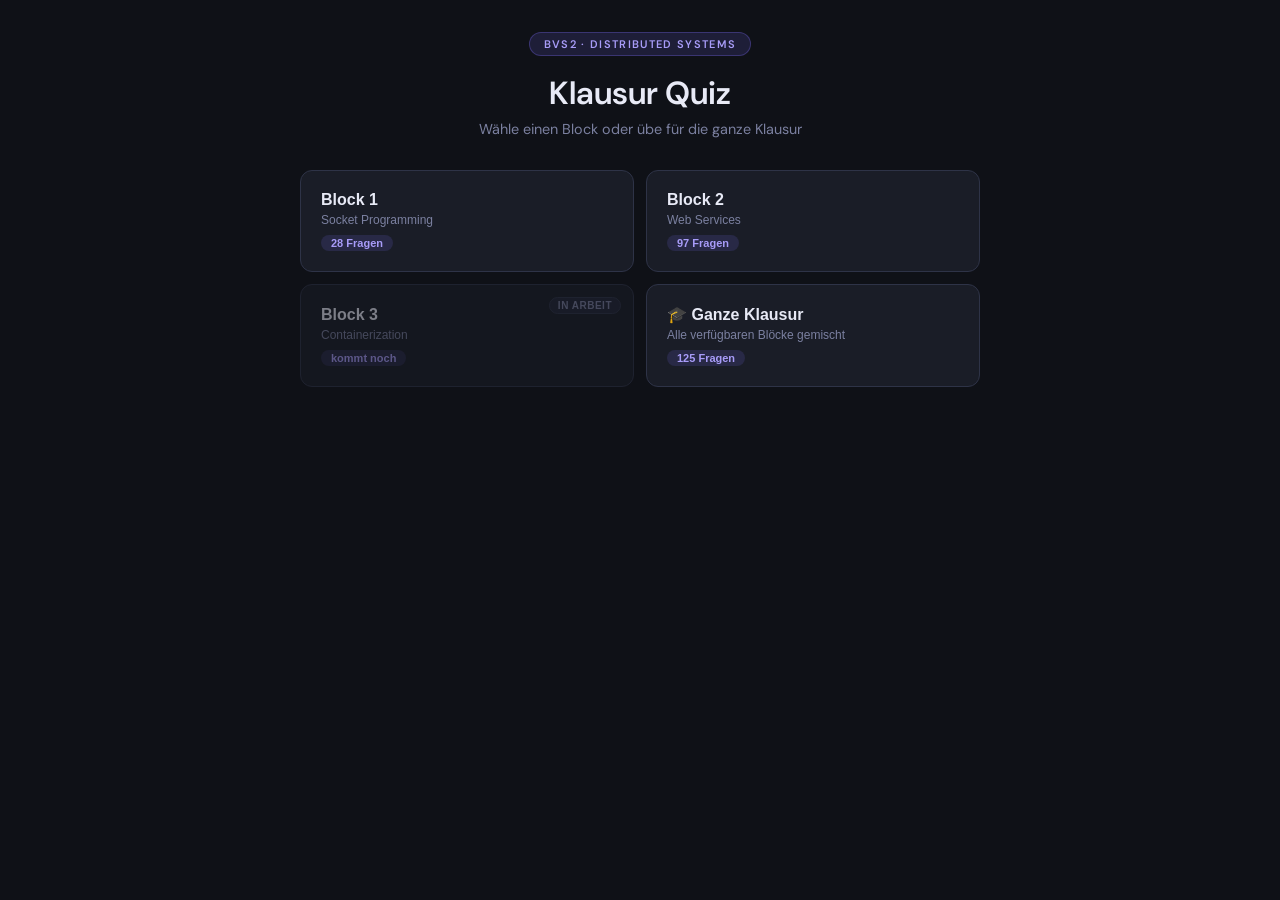
==== index.html @ f9d70deb "kleine Anpassungen" ====
<!DOCTYPE html>
<html lang="de">
<head>
<meta charset="UTF-8">
<meta name="viewport" content="width=device-width, initial-scale=1.0">
<title>BVS2 - Test Fragen </title>

<!-- Schriftarten -->
<link rel="preconnect" href="https://fonts.googleapis.com">
<link rel="preconnect" href="https://fonts.gstatic.com" crossorigin>
<link href="https://fonts.googleapis.com/css2?family=DM+Sans:wght@400;500;600&family=DM+Mono:wght@400;500&display=swap" rel="stylesheet">

<!-- Eigenes Stylesheet -->
<link rel="stylesheet" href="style.css">
</head>
<body>
<div class="quiz-shell">
  <div class="quiz-header">
    <div class="tag">BVS2 · Distributed Systems</div>
    <h1>Klausur Quiz</h1>
    <p>Wähle einen Block oder übe für die ganze Klausur</p>
  </div>
  <div id="app"></div>
</div>

<!-- Erst die Fragen laden, dann die Logik -->
<script src="questions.js"></script>
<script src="quiz.js"></script>
</body>
</html>
---- style.css ----
*, *::before, *::after { box-sizing: border-box; margin: 0; padding: 0; }
  :root {
    --bg:#0f1117; --surface:#1a1d27; --surface2:#222637; --border:#2e3347;
    --accent:#7c6af7; --accent2:#a89cf8; --text:#e8eaf6; --muted:#7b80a0;
    --success:#34d399; --success-bg:#0d2e22; --danger:#f87171; --danger-bg:#2e0d0d;
    --radius:12px; --font:'DM Sans',sans-serif; --mono:'DM Mono',monospace;
  }
  body { background:var(--bg); color:var(--text); font-family:var(--font); min-height:100vh; display:flex; align-items:flex-start; justify-content:center; padding:2rem 1rem 4rem; }
  .quiz-shell { width:100%; max-width:680px; }
  .quiz-header { text-align:center; margin-bottom:2rem; }
  .quiz-header .tag { display:inline-block; font-size:11px; font-weight:600; letter-spacing:.12em; text-transform:uppercase; color:var(--accent2); background:rgba(124,106,247,.15); border:1px solid rgba(124,106,247,.3); padding:4px 14px; border-radius:99px; margin-bottom:1rem; }
  .quiz-header h1 { font-size:2rem; font-weight:600; color:var(--text); margin-bottom:.4rem; }
  .quiz-header p { font-size:.9rem; color:var(--muted); }

  /* Block selection cards */
  .block-grid { display:grid; grid-template-columns:1fr 1fr; gap:12px; margin-bottom:1.5rem; }
  .block-card { background:var(--surface); border:1.5px solid var(--border); border-radius:var(--radius); padding:1.25rem; cursor:pointer; transition:all .2s; text-align:left; position:relative; }
  .block-card:hover:not(.disabled) { border-color:var(--accent); background:rgba(124,106,247,.08); }
  .block-card.active { border-color:var(--accent); background:rgba(124,106,247,.15); }
  .block-card.disabled { opacity:.5; cursor:not-allowed; }
  .block-card .bc-title { font-size:1rem; font-weight:600; color:var(--text); margin-bottom:.25rem; }
  .block-card .bc-sub { font-size:12px; color:var(--muted); }
  .block-card .bc-count { display:inline-block; margin-top:.5rem; font-size:11px; font-weight:600; color:var(--accent2); background:rgba(124,106,247,.15); padding:2px 10px; border-radius:99px; }
  .block-card .bc-badge { position:absolute; top:12px; right:12px; font-size:10px; font-weight:600; text-transform:uppercase; letter-spacing:.05em; color:var(--muted); background:var(--surface2); border:1px solid var(--border); padding:2px 8px; border-radius:99px; }
  .block-card.full-width { grid-column:1 / -1; }

  .cat-filter { display:flex; flex-wrap:wrap; gap:8px; justify-content:center; margin-bottom:1.5rem; }
  .cat-btn { padding:6px 16px; border-radius:99px; border:1px solid var(--border); background:var(--surface); color:var(--muted); font-family:var(--font); font-size:13px; cursor:pointer; transition:all .2s; }
  .cat-btn:hover { border-color:var(--accent); color:var(--accent2); }
  .cat-btn.active { background:rgba(124,106,247,.2); border-color:var(--accent); color:var(--accent2); font-weight:500; }

  .start-count { font-size:13px; color:var(--muted); text-align:center; margin-bottom:1.5rem; }
  .start-btn { display:block; width:100%; padding:14px; background:var(--accent); color:#fff; font-family:var(--font); font-size:1rem; font-weight:600; border:none; border-radius:var(--radius); cursor:pointer; transition:opacity .2s, transform .1s; }
  .start-btn:hover { opacity:.88; }
  .start-btn:active { transform:scale(.98); }
  .start-btn:disabled { opacity:.4; cursor:not-allowed; }

  .back-link { display:inline-block; margin-bottom:1rem; font-size:13px; color:var(--muted); cursor:pointer; background:none; border:none; font-family:var(--font); }
  .back-link:hover { color:var(--accent2); }

  .empty-note { background:var(--surface); border:1px dashed var(--border); border-radius:var(--radius); padding:2rem; text-align:center; color:var(--muted); font-size:14px; line-height:1.6; }

  .progress-wrap { margin-bottom:1.5rem; }
  .progress-row { display:flex; justify-content:space-between; font-size:13px; color:var(--muted); margin-bottom:8px; }
  .progress-row .q-cat { background:var(--surface2); border:1px solid var(--border); padding:2px 10px; border-radius:99px; font-size:12px; color:var(--accent2); }
  .progress-track { height:4px; background:var(--surface2); border-radius:99px; overflow:hidden; }
  .progress-fill { height:4px; background:var(--accent); border-radius:99px; transition:width .5s cubic-bezier(.4,0,.2,1); }

  .q-card { background:var(--surface); border:1px solid var(--border); border-radius:var(--radius); padding:1.75rem; margin-bottom:1rem; }
  .q-text { font-size:1.05rem; font-weight:500; line-height:1.6; color:var(--text); margin-bottom:1.25rem; }
  .code-block { background:var(--bg); border:1px solid var(--border); border-radius:8px; padding:12px 16px; font-family:var(--mono); font-size:13px; color:#a89cf8; margin-bottom:1.25rem; white-space:pre; overflow-x:auto; }

  .option-btn { display:flex; align-items:flex-start; gap:12px; width:100%; text-align:left; background:var(--surface2); border:1px solid var(--border); border-radius:10px; padding:13px 16px; margin-bottom:8px; cursor:pointer; font-family:var(--font); font-size:14px; color:var(--text); transition:border-color .15s, background .15s; }
  .option-btn:hover:not(:disabled) { border-color:var(--accent); background:rgba(124,106,247,.08); }
  .option-btn.selected { border-color:var(--accent); background:rgba(124,106,247,.15); }
  .option-btn.correct { border-color:var(--success); background:var(--success-bg); color:var(--success); }
  .option-btn.wrong { border-color:var(--danger); background:var(--danger-bg); color:var(--danger); }
  .option-key { font-weight:600; font-size:12px; color:var(--muted); min-width:20px; margin-top:1px; }
  .option-btn.selected .option-key { color:var(--accent2); }
  .option-btn.correct .option-key { color:var(--success); }
  .option-btn.wrong .option-key { color:var(--danger); }

  .feedback { background:var(--surface2); border:1px solid var(--border); border-radius:10px; padding:12px 16px; font-size:13px; color:var(--muted); line-height:1.6; margin-bottom:1rem; }
  .feedback.ok { border-left:3px solid var(--success); }
  .feedback.bad { border-left:3px solid var(--danger); }

  .action-row { display:flex; gap:10px; }
  .btn { flex:1; padding:12px; border-radius:10px; font-family:var(--font); font-size:.95rem; font-weight:500; cursor:pointer; transition:opacity .2s, transform .1s; border:1px solid var(--border); background:var(--surface2); color:var(--text); }
  .btn:hover { opacity:.8; }
  .btn:active { transform:scale(.98); }
  .btn-accent { background:var(--accent); border-color:var(--accent); color:#fff; font-weight:600; }

  .score-wrap { text-align:center; padding:1rem 0 2rem; }
  .score-ring { width:130px; height:130px; border-radius:50%; border:4px solid var(--accent); display:flex; align-items:center; justify-content:center; margin:0 auto 1.5rem; flex-direction:column; }
  .score-pct { font-size:2.2rem; font-weight:600; color:var(--text); line-height:1; }
  .score-pct-label { font-size:12px; color:var(--muted); }
  .score-title { font-size:1.3rem; font-weight:600; margin-bottom:.3rem; }
  .score-sub { color:var(--muted); font-size:.9rem; margin-bottom:2rem; }
  .score-grid { display:grid; grid-template-columns:repeat(3,1fr); gap:10px; margin-bottom:2rem; }
  .score-card { background:var(--surface); border:1px solid var(--border); border-radius:var(--radius); padding:1rem; }
  .score-card .sc-label { font-size:12px; color:var(--muted); margin-bottom:4px; }
  .score-card .sc-val { font-size:1.4rem; font-weight:600; }
  .sc-green { color:var(--success); }
  .sc-red { color:var(--danger); }
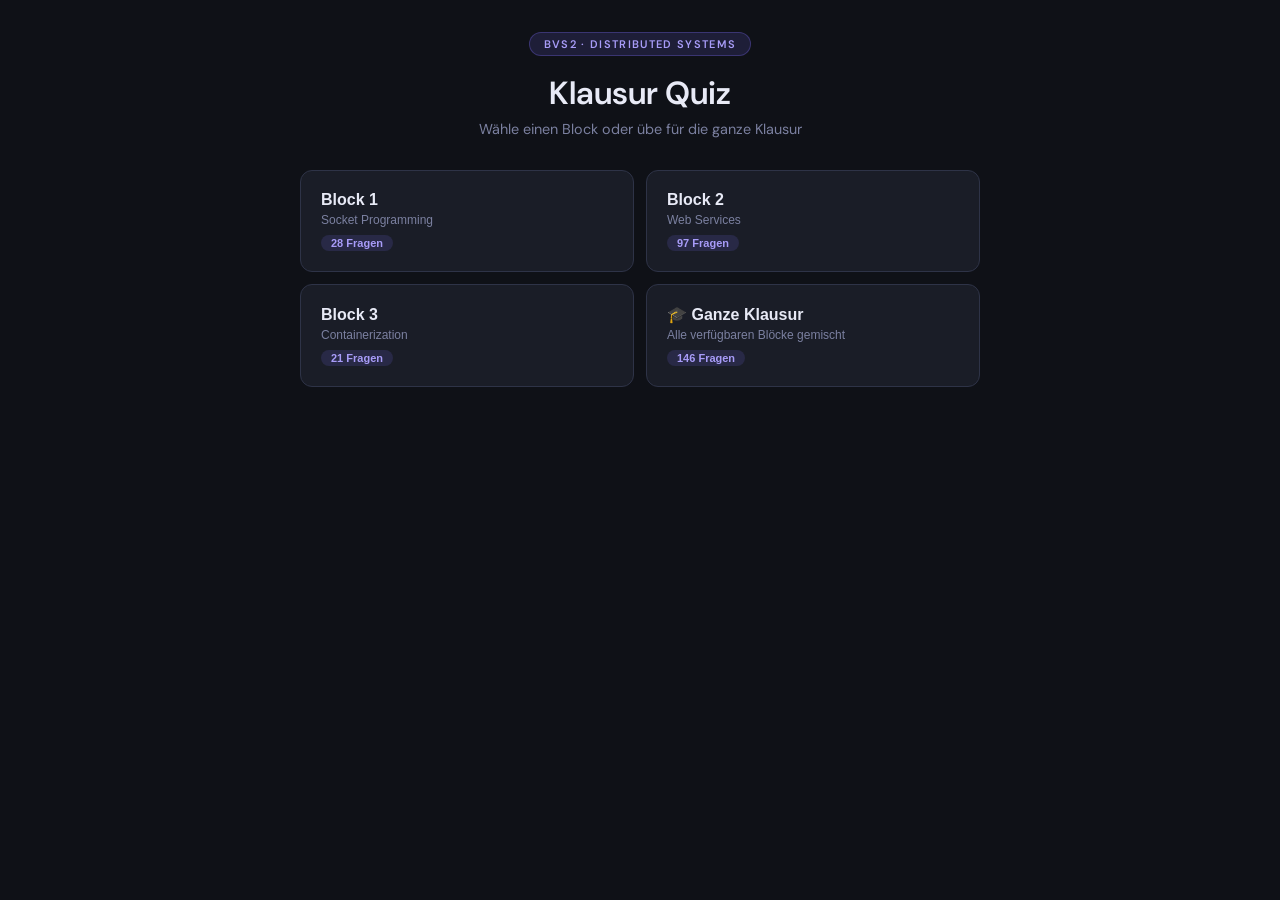
==== commit 1c54b374: "Pause-Funktion + Fortschritt speichern/fortsetzen" ====
--- a/index.html
+++ b/index.html
@@ -3,7 +3,7 @@
 <head>
 <meta charset="UTF-8">
 <meta name="viewport" content="width=device-width, initial-scale=1.0">
-<title>BVS2 - Test Fragen </title>
+<title>BVS2 — Klausur Quiz</title>
 
 <!-- Schriftarten -->
 <link rel="preconnect" href="https://fonts.googleapis.com">
--- a/style.css
+++ b/style.css
@@ -82,3 +82,60 @@
   .score-card .sc-val { font-size:1.4rem; font-weight:600; }
   .sc-green { color:var(--success); }
   .sc-red { color:var(--danger); }
+
+/* ── Multi-Select ── */
+.multi-note {
+  font-size: 12px;
+  color: var(--accent2);
+  font-style: italic;
+  margin-bottom: 12px;
+  padding: 6px 12px;
+  background: rgba(124,106,247,.1);
+  border-radius: 8px;
+  display: inline-block;
+}
+.cb {
+  font-size: 16px;
+  min-width: 20px;
+  margin-top: -1px;
+  color: var(--muted);
+}
+.option-btn.selected .cb { color: var(--accent2); }
+.option-btn.correct .cb  { color: var(--success); }
+.option-btn.wrong .cb    { color: var(--danger); }
+
+/* ── Pause / Fortsetzen ── */
+.quiz-topbar {
+  display: flex;
+  justify-content: flex-start;
+  margin-bottom: 1rem;
+}
+.bc-resume {
+  display: block;
+  margin-top: 8px;
+  font-size: 11px;
+  font-weight: 600;
+  color: var(--success);
+  background: var(--success-bg);
+  border: 1px solid rgba(52,211,153,.3);
+  padding: 3px 10px;
+  border-radius: 99px;
+}
+.resume-card {
+  background: var(--surface);
+  border: 1px solid var(--border);
+  border-radius: var(--radius);
+  padding: 2rem;
+  text-align: center;
+}
+.resume-title {
+  font-size: 1.3rem;
+  font-weight: 600;
+  color: var(--text);
+  margin-bottom: .75rem;
+}
+.resume-sub {
+  font-size: .95rem;
+  color: var(--muted);
+  line-height: 1.6;
+}
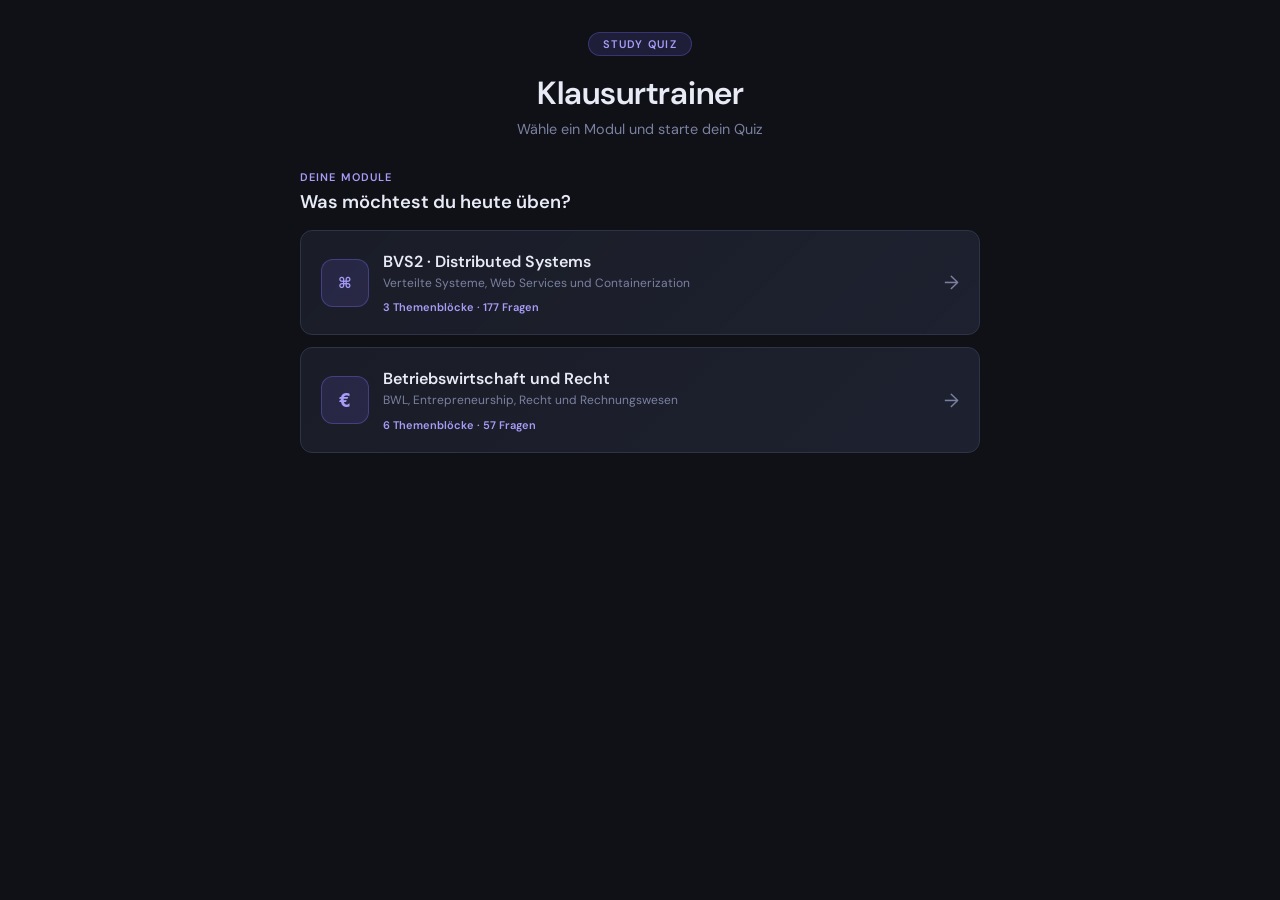
==== commit 51873bb1: "BWR Modul hinzugefügt" ====
--- a/index.html
+++ b/index.html
@@ -3,7 +3,7 @@
 <head>
 <meta charset="UTF-8">
 <meta name="viewport" content="width=device-width, initial-scale=1.0">
-<title>BVS2 — Klausur Quiz</title>
+<title>Klausurtrainer</title>
 
 <!-- Schriftarten -->
 <link rel="preconnect" href="https://fonts.googleapis.com">
@@ -16,15 +16,17 @@
 <body>
 <div class="quiz-shell">
   <div class="quiz-header">
-    <div class="tag">BVS2 · Distributed Systems</div>
-    <h1>Klausur Quiz</h1>
-    <p>Wähle einen Block oder übe für die ganze Klausur</p>
+    <div class="tag" id="header-tag">Study Quiz</div>
+    <h1 id="header-title">Klausurtrainer</h1>
+    <p id="header-subtitle">Wähle ein Modul und starte dein Quiz</p>
   </div>
   <div id="app"></div>
 </div>
 
-<!-- Erst die Fragen laden, dann die Logik -->
+<!-- Erst alle Fragendaten und die Modul-Konfiguration laden, dann die Logik -->
 <script src="questions.js"></script>
+<script src="bwr-questions.js"></script>
+<script src="modules.js"></script>
 <script src="quiz.js"></script>
 </body>
 </html>
--- a/style.css
+++ b/style.css
@@ -11,6 +11,22 @@
   .quiz-header .tag { display:inline-block; font-size:11px; font-weight:600; letter-spacing:.12em; text-transform:uppercase; color:var(--accent2); background:rgba(124,106,247,.15); border:1px solid rgba(124,106,247,.3); padding:4px 14px; border-radius:99px; margin-bottom:1rem; }
   .quiz-header h1 { font-size:2rem; font-weight:600; color:var(--text); margin-bottom:.4rem; }
   .quiz-header p { font-size:.9rem; color:var(--muted); }
+
+  /* Module selection */
+  .section-intro { margin-bottom:1rem; }
+  .section-intro .eyebrow { display:block; margin-bottom:.35rem; color:var(--accent2); font-size:11px; font-weight:600; letter-spacing:.1em; text-transform:uppercase; }
+  .section-intro h2 { color:var(--text); font-size:1.15rem; font-weight:600; }
+  .module-grid { display:grid; gap:12px; }
+  .module-card { display:flex; align-items:center; gap:14px; width:100%; padding:1.25rem; color:var(--text); text-align:left; font-family:var(--font); background:linear-gradient(135deg,var(--surface),rgba(34,38,55,.75)); border:1.5px solid var(--border); border-radius:var(--radius); cursor:pointer; transition:transform .18s,border-color .18s,background .18s; }
+  .module-card:hover { transform:translateY(-2px); border-color:var(--accent); background:linear-gradient(135deg,rgba(124,106,247,.12),var(--surface)); }
+  .module-card:active { transform:translateY(0); }
+  .module-icon { display:grid; place-items:center; flex:0 0 48px; height:48px; color:var(--accent2); font-family:var(--mono); font-size:1.25rem; font-weight:600; background:rgba(124,106,247,.14); border:1px solid rgba(124,106,247,.35); border-radius:12px; }
+  .module-copy { display:flex; flex:1; min-width:0; flex-direction:column; }
+  .module-title { margin-bottom:3px; font-size:1rem; font-weight:600; }
+  .module-sub { color:var(--muted); font-size:12px; line-height:1.45; }
+  .module-meta { margin-top:8px; color:var(--accent2); font-size:11px; font-weight:600; }
+  .module-arrow { color:var(--muted); font-size:1.2rem; transition:transform .18s,color .18s; }
+  .module-card:hover .module-arrow { color:var(--accent2); transform:translateX(3px); }
 
   /* Block selection cards */
   .block-grid { display:grid; grid-template-columns:1fr 1fr; gap:12px; margin-bottom:1.5rem; }
@@ -63,6 +79,7 @@
   .feedback { background:var(--surface2); border:1px solid var(--border); border-radius:10px; padding:12px 16px; font-size:13px; color:var(--muted); line-height:1.6; margin-bottom:1rem; }
   .feedback.ok { border-left:3px solid var(--success); }
   .feedback.bad { border-left:3px solid var(--danger); }
+  .source-note { margin-top:8px; padding-top:8px; color:var(--muted); font-size:11px; border-top:1px solid var(--border); }
 
   .action-row { display:flex; gap:10px; }
   .btn { flex:1; padding:12px; border-radius:10px; font-family:var(--font); font-size:.95rem; font-weight:500; cursor:pointer; transition:opacity .2s, transform .1s; border:1px solid var(--border); background:var(--surface2); color:var(--text); }
@@ -139,3 +156,16 @@
   color: var(--muted);
   line-height: 1.6;
 }
+.resume-actions { margin-top:1.5rem; }
+
+@media (max-width: 560px) {
+  body { padding-top:1.25rem; }
+  .quiz-header { margin-bottom:1.5rem; }
+  .quiz-header h1 { font-size:1.7rem; }
+  .block-grid { grid-template-columns:1fr; }
+  .block-card.full-width { grid-column:auto; }
+  .q-card { padding:1.2rem; }
+  .action-row { flex-direction:column; }
+  .module-card { padding:1rem; }
+  .module-icon { flex-basis:42px; height:42px; }
+}
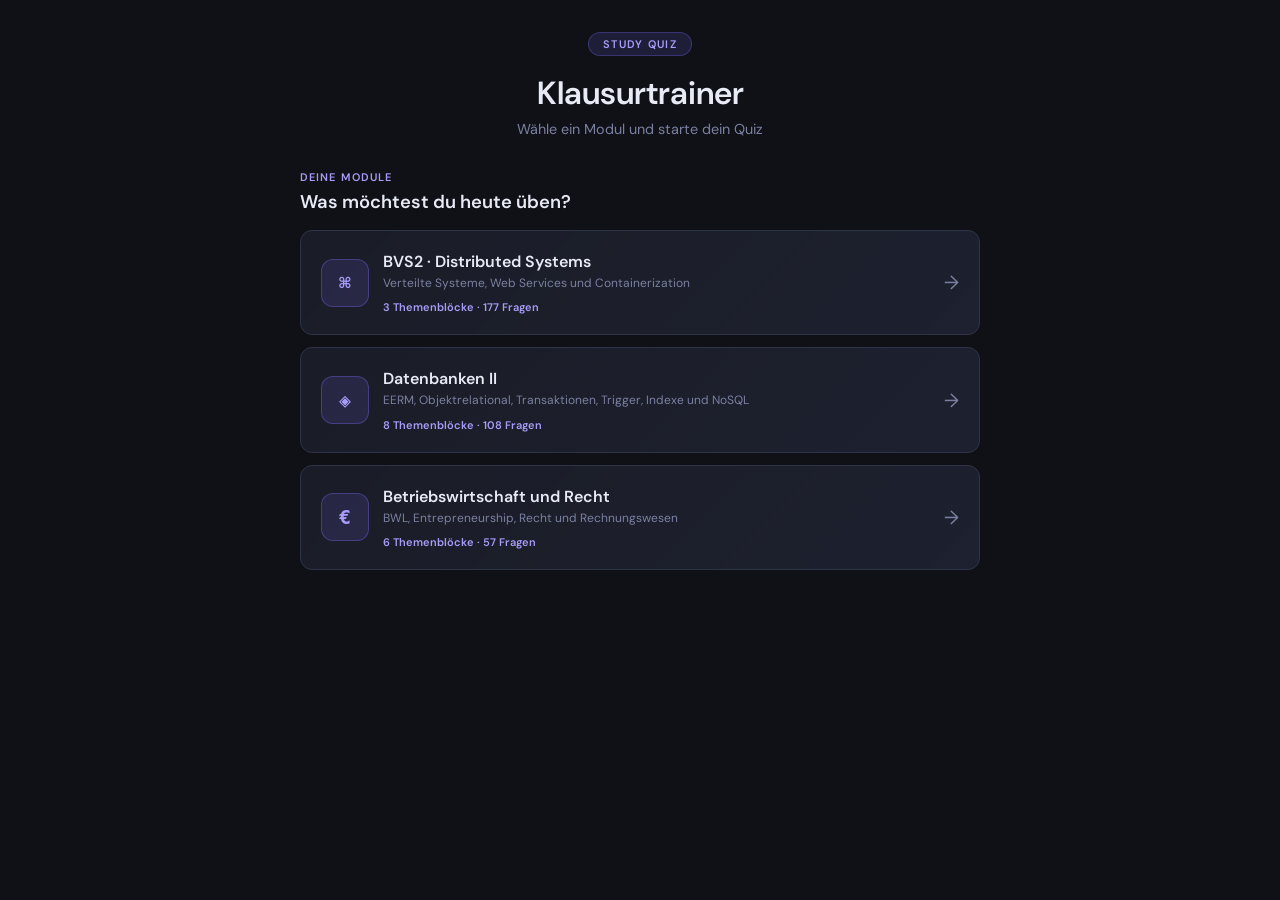
==== commit e4b281bf: "Neues Modul DB2 hinzugefügt + BVS Fragen erweitert" ====
--- a/index.html
+++ b/index.html
@@ -26,6 +26,7 @@
 <!-- Erst alle Fragendaten und die Modul-Konfiguration laden, dann die Logik -->
 <script src="questions.js"></script>
 <script src="bwr-questions.js"></script>
+<script src="dbii-questions.js"></script>
 <script src="modules.js"></script>
 <script src="quiz.js"></script>
 </body>
--- a/style.css
+++ b/style.css
@@ -169,3 +169,62 @@
   .module-card { padding:1rem; }
   .module-icon { flex-basis:42px; height:42px; }
 }
+
+/* ── Statistik-Anzeige (Modul-Karten) ── */
+.module-stats {
+  display:flex; align-items:center; gap:8px;
+  margin-top:8px; font-size:11px; font-weight:600; color:var(--muted);
+}
+.module-stats-bar {
+  flex:0 0 60px; height:5px; border-radius:99px;
+  background:var(--surface2); overflow:hidden;
+}
+.module-stats-fill {
+  display:block; height:100%; border-radius:99px;
+  background:linear-gradient(90deg,var(--accent),var(--accent2));
+  transition:width .5s cubic-bezier(.4,0,.2,1);
+}
+
+/* ── Statistik-Anzeige (Block-Karten) ── */
+.bc-stats { display:flex; align-items:center; gap:8px; margin-top:10px; }
+.bc-bar {
+  flex:1; height:5px; border-radius:99px;
+  background:var(--surface2); overflow:hidden;
+}
+.bc-bar-fill {
+  display:block; height:100%; border-radius:99px;
+  background:var(--danger); transition:width .5s cubic-bezier(.4,0,.2,1);
+}
+.bc-bar-fill.good { background:var(--success); }
+.bc-best {
+  flex:0 0 auto; font-size:10px; font-weight:600; color:var(--muted);
+}
+
+/* ── Live-Pills in der Quiz-Topbar ── */
+.quiz-topbar {
+  display:flex; align-items:center; justify-content:space-between;
+  gap:12px; flex-wrap:wrap;
+}
+.quiz-pills { display:flex; align-items:center; gap:6px; margin-bottom:1rem; }
+.pill {
+  font-size:12px; font-weight:600; padding:3px 11px; border-radius:99px;
+  border:1px solid var(--border); background:var(--surface2);
+}
+.pill-ok { color:var(--success); border-color:rgba(52,211,153,.35); background:var(--success-bg); }
+.pill-bad { color:var(--danger); border-color:rgba(248,113,113,.35); background:var(--danger-bg); }
+.pill-review { color:var(--accent2); border-color:rgba(124,106,247,.4); background:rgba(124,106,247,.14); }
+
+/* ── Fehler-üben-Button (Ergebnisscreen) ── */
+.btn-review {
+  width:100%; margin-bottom:1rem; padding:13px;
+  border-radius:10px; font-family:var(--font); font-size:.95rem; font-weight:600;
+  cursor:pointer; transition:opacity .2s, transform .1s;
+  color:var(--accent2); background:rgba(124,106,247,.14);
+  border:1.5px solid rgba(124,106,247,.4);
+}
+.btn-review:hover { opacity:.85; }
+.btn-review:active { transform:scale(.98); }
+
+/* ── Score-Ring Farbvarianten ── */
+.score-ring.ring-good { border-color:var(--success); }
+.score-ring.ring-bad { border-color:var(--danger); }
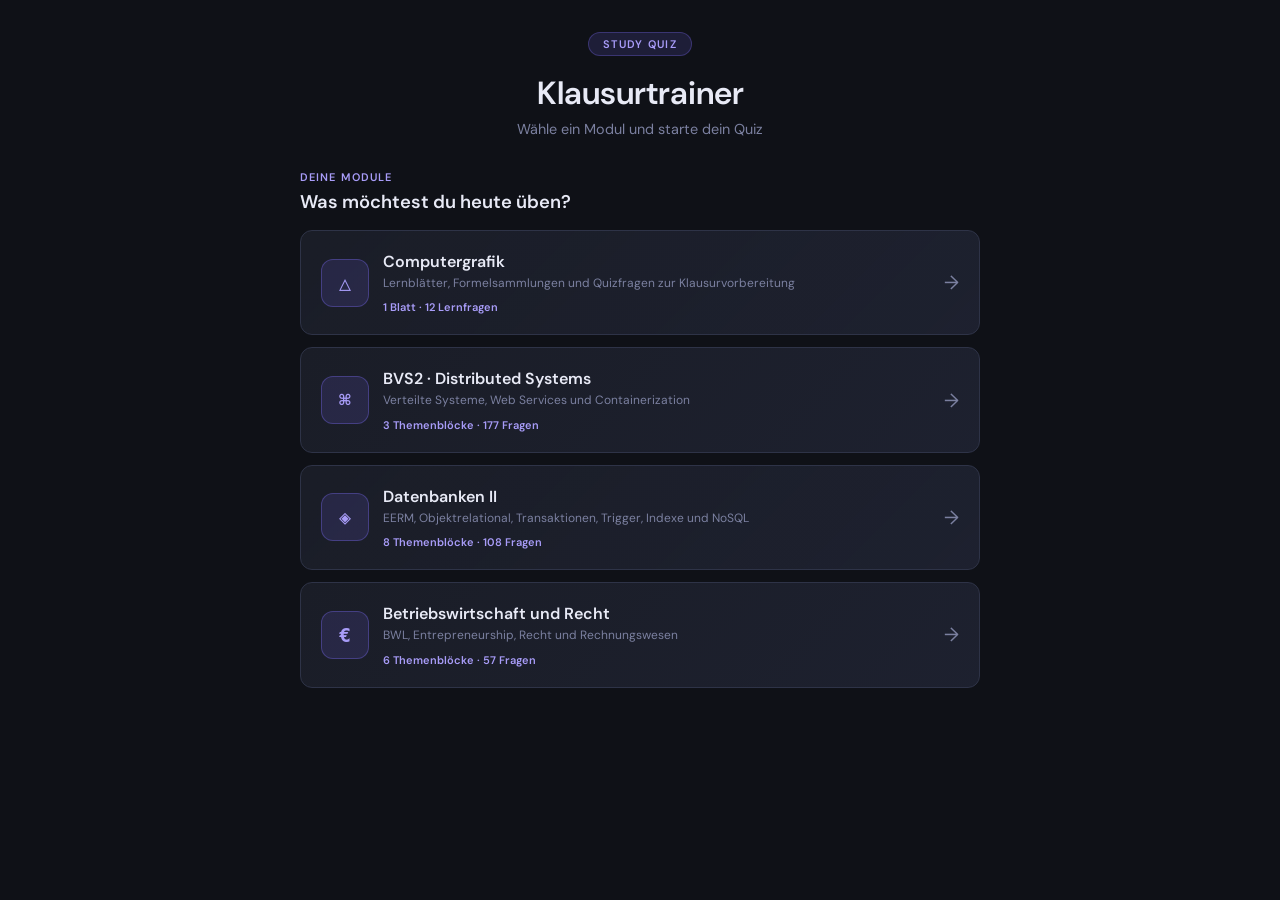
==== commit f699ef4e: "Computergrafik Lernmodul mit Blatt 1 hinzugefügt" ====
--- a/index.html
+++ b/index.html
@@ -27,6 +27,7 @@
 <script src="questions.js"></script>
 <script src="bwr-questions.js"></script>
 <script src="dbii-questions.js"></script>
+<script src="cg-worksheets.js"></script>
 <script src="modules.js"></script>
 <script src="quiz.js"></script>
 </body>
--- a/style.css
+++ b/style.css
@@ -228,3 +228,179 @@
 /* ── Score-Ring Farbvarianten ── */
 .score-ring.ring-good { border-color:var(--success); }
 .score-ring.ring-bad { border-color:var(--danger); }
+
+/* ── Computergrafik-Lernblätter ── */
+.block-intro { margin-top:.25rem; margin-bottom:1rem; }
+.worksheet-grid { grid-template-columns:1fr; }
+.bc-ready {
+  color:var(--success) !important;
+  background:var(--success-bg) !important;
+  border-color:rgba(52,211,153,.3) !important;
+}
+.lesson-back { margin-bottom:1.25rem; }
+.lesson-page { display:grid; gap:1rem; }
+.lesson-hero {
+  display:flex; align-items:center; justify-content:space-between; gap:1.5rem;
+  padding:1.75rem; border:1px solid rgba(124,106,247,.35); border-radius:18px;
+  background:linear-gradient(135deg,rgba(124,106,247,.16),var(--surface));
+}
+.lesson-kicker {
+  display:block; margin-bottom:.55rem; color:var(--accent2); font-size:11px;
+  font-weight:600; letter-spacing:.1em; text-transform:uppercase;
+}
+.lesson-hero h2 { max-width:520px; margin-bottom:.55rem; font-size:1.5rem; line-height:1.25; }
+.lesson-hero p { max-width:560px; color:var(--muted); font-size:14px; line-height:1.6; }
+.lesson-badge {
+  display:grid; place-items:center; flex:0 0 86px; height:86px; border-radius:50%;
+  color:var(--accent2); font-family:var(--mono); font-weight:600;
+  background:rgba(124,106,247,.16); border:1px solid rgba(124,106,247,.4);
+}
+.lesson-toc {
+  display:flex; flex-wrap:wrap; gap:7px; position:sticky; top:8px; z-index:5;
+  padding:10px; background:rgba(15,17,23,.92); backdrop-filter:blur(12px);
+  border:1px solid var(--border); border-radius:12px;
+}
+.lesson-toc a {
+  color:var(--muted); text-decoration:none; font-size:11px; font-weight:600;
+  padding:5px 10px; border-radius:99px; border:1px solid transparent;
+}
+.lesson-toc a:hover { color:var(--accent2); border-color:var(--border); background:var(--surface2); }
+.lesson-section {
+  scroll-margin-top:72px; padding:1.55rem; background:var(--surface);
+  border:1px solid var(--border); border-radius:16px;
+}
+.lesson-section-heading { display:flex; align-items:flex-start; gap:13px; margin-bottom:1.25rem; }
+.lesson-number {
+  display:grid; place-items:center; flex:0 0 38px; height:38px; border-radius:10px;
+  color:var(--accent2); background:rgba(124,106,247,.14);
+  border:1px solid rgba(124,106,247,.32); font-family:var(--mono); font-size:12px;
+}
+.lesson-section-heading h3 { margin-bottom:3px; font-size:1.18rem; line-height:1.3; }
+.lesson-section-heading p { color:var(--muted); font-size:13px; line-height:1.5; }
+.lesson-grid { display:grid; gap:10px; }
+.lesson-grid-2 { grid-template-columns:repeat(2,minmax(0,1fr)); }
+.lesson-grid-3 { grid-template-columns:repeat(3,minmax(0,1fr)); }
+.lesson-card {
+  min-width:0; padding:1rem; background:var(--surface2); border:1px solid var(--border);
+  border-radius:11px;
+}
+.lesson-card-wide { margin-bottom:1rem; }
+.lesson-card h4 { margin-bottom:.45rem; color:var(--text); font-size:14px; }
+.lesson-card p { color:var(--muted); font-size:13px; line-height:1.65; }
+.lesson-card .formula { margin-top:.7rem; }
+.lesson-flow { display:flex; align-items:stretch; gap:8px; margin-bottom:1rem; }
+.flow-step {
+  display:flex; flex:1; min-width:0; flex-direction:column; align-items:center; justify-content:center;
+  padding:12px 8px; text-align:center; border:1px solid var(--border); border-radius:11px;
+  background:var(--surface2);
+}
+.flow-step span {
+  display:grid; place-items:center; width:24px; height:24px; margin-bottom:6px;
+  border-radius:50%; color:var(--accent2); background:rgba(124,106,247,.15); font-size:11px;
+}
+.flow-step strong { font-family:var(--mono); font-size:12px; }
+.flow-step small { margin-top:4px; color:var(--muted); font-size:10px; line-height:1.35; }
+.flow-arrow { display:grid; place-items:center; color:var(--muted); }
+.lesson-note, .lesson-callout, .lesson-warning {
+  margin-top:1rem; padding:12px 14px; border-radius:10px; font-size:13px; line-height:1.65;
+  color:var(--muted); background:var(--bg); border:1px solid var(--border);
+}
+.lesson-callout { border-left:3px solid var(--accent); }
+.lesson-warning { border-left:3px solid #fbbf24; }
+.lesson-note strong, .lesson-callout strong, .lesson-warning strong { color:var(--text); }
+.lesson-code {
+  margin:1rem 0; padding:14px 16px; overflow-x:auto; white-space:pre;
+  color:#b8affb; background:var(--bg); border:1px solid var(--border); border-radius:10px;
+  font-family:var(--mono); font-size:12px; line-height:1.65;
+}
+.lesson-code code { font-family:inherit; }
+.formula {
+  overflow-x:auto; padding:11px 13px; color:var(--text); text-align:center;
+  background:var(--bg); border:1px solid var(--border); border-radius:9px;
+  font-family:var(--mono); font-size:13px; line-height:1.55;
+}
+.formula-accent { color:var(--accent2); border-color:rgba(124,106,247,.38); }
+.formula-main { margin-bottom:1rem; padding:16px; color:var(--accent2); font-size:15px; }
+.formula-stack { display:grid; gap:8px; margin:1rem 0; }
+.rgba-row { display:grid; grid-template-columns:repeat(4,1fr); gap:7px; margin-top:10px; }
+.rgba-row span {
+  padding:8px; border-radius:8px; color:var(--muted); text-align:center;
+  background:var(--bg); border:1px solid var(--border); font-size:11px;
+}
+.rgba-row b { color:var(--accent2); }
+.lesson-subheading { margin:1.35rem 0 .7rem; font-size:1rem; }
+.lesson-text { margin:.65rem 0; color:var(--muted); font-size:13px; line-height:1.7; }
+.derivation { display:grid; grid-template-columns:repeat(3,1fr); gap:8px; margin:1rem 0; }
+.derivation > div {
+  display:flex; align-items:center; gap:9px; padding:10px; border:1px solid var(--border);
+  border-radius:10px; background:var(--surface2);
+}
+.derivation span {
+  display:grid; place-items:center; flex:0 0 26px; height:26px; border-radius:50%;
+  color:var(--accent2); background:rgba(124,106,247,.15); font-size:11px; font-weight:600;
+}
+.derivation p { color:var(--muted); font-size:12px; line-height:1.5; }
+.derivation p strong { color:var(--text); }
+.derivation-vertical { grid-template-columns:1fr; }
+.point-grid, .result-grid { display:grid; grid-template-columns:repeat(3,1fr); gap:9px; margin-bottom:1rem; }
+.point-grid > div, .result-grid > div {
+  display:flex; flex-direction:column; align-items:center; gap:5px; padding:12px 8px;
+  border:1px solid var(--border); border-radius:10px; background:var(--surface2); text-align:center;
+}
+.point-grid span { color:var(--accent2); font-size:15px; font-weight:600; }
+.point-grid code { color:var(--text); font-family:var(--mono); font-size:11px; }
+.result-grid span { color:var(--muted); font-size:11px; }
+.result-grid strong { color:var(--accent2); font-size:14px; }
+.result-grid small { color:var(--muted); font-size:10px; }
+.lesson-details { margin-top:1rem; border:1px solid var(--border); border-radius:10px; background:var(--surface2); }
+.lesson-details summary { padding:12px 14px; color:var(--text); cursor:pointer; font-size:13px; font-weight:600; }
+.lesson-details[open] summary { border-bottom:1px solid var(--border); }
+.lesson-details > p { padding:0 14px 14px; color:var(--muted); font-size:12px; line-height:1.6; }
+.lesson-details .lesson-code { margin:12px 14px; }
+.formula-list { display:grid; gap:7px; }
+.formula-list > div {
+  display:grid; grid-template-columns:minmax(150px,.7fr) minmax(0,1.3fr); gap:14px;
+  align-items:center; padding:11px 12px; border-radius:9px; background:var(--surface2);
+  border:1px solid var(--border);
+}
+.formula-list span { color:var(--muted); font-size:12px; }
+.formula-list strong { overflow-x:auto; color:var(--text); font-family:var(--mono); font-size:12px; line-height:1.5; }
+.priority-grid { display:grid; grid-template-columns:repeat(3,1fr); gap:9px; }
+.priority-card { padding:1rem; border:1px solid var(--border); border-radius:10px; background:var(--surface2); }
+.priority-card > span { display:block; margin-bottom:.6rem; color:var(--accent2); font-size:12px; font-weight:600; }
+.priority-card ul { padding-left:17px; color:var(--muted); font-size:12px; line-height:1.75; }
+.priority-high { border-top:3px solid var(--success); }
+.priority-low { border-top:3px solid var(--muted); }
+.qa-list { display:grid; gap:8px; }
+.qa-item { overflow:hidden; border:1px solid var(--border); border-radius:10px; background:var(--surface2); }
+.qa-item summary {
+  display:flex; align-items:flex-start; gap:10px; padding:13px 14px; cursor:pointer;
+  color:var(--text); font-size:13px; line-height:1.5; list-style:none;
+}
+.qa-item summary::-webkit-details-marker { display:none; }
+.qa-item summary span {
+  display:grid; place-items:center; flex:0 0 25px; height:25px; border-radius:50%;
+  color:var(--accent2); background:rgba(124,106,247,.15); font-size:11px; font-weight:600;
+}
+.qa-item[open] summary { border-bottom:1px solid var(--border); }
+.qa-item > div { padding:13px 14px 14px 49px; }
+.qa-item p { color:var(--muted); font-size:13px; line-height:1.7; }
+.lesson-quiz-button { margin-top:1rem; }
+
+@media (max-width:700px) {
+  .lesson-grid-3, .priority-grid { grid-template-columns:1fr; }
+  .lesson-flow { flex-direction:column; }
+  .flow-arrow { transform:rotate(90deg); min-height:20px; }
+  .formula-list > div { grid-template-columns:1fr; gap:5px; }
+}
+
+@media (max-width:560px) {
+  .lesson-hero { align-items:flex-start; padding:1.25rem; }
+  .lesson-badge { display:none; }
+  .lesson-hero h2 { font-size:1.25rem; }
+  .lesson-section { padding:1.15rem; }
+  .lesson-grid-2, .derivation, .point-grid, .result-grid { grid-template-columns:1fr; }
+  .rgba-row { grid-template-columns:repeat(2,1fr); }
+  .lesson-toc { position:static; }
+  .qa-item > div { padding-left:14px; }
+}
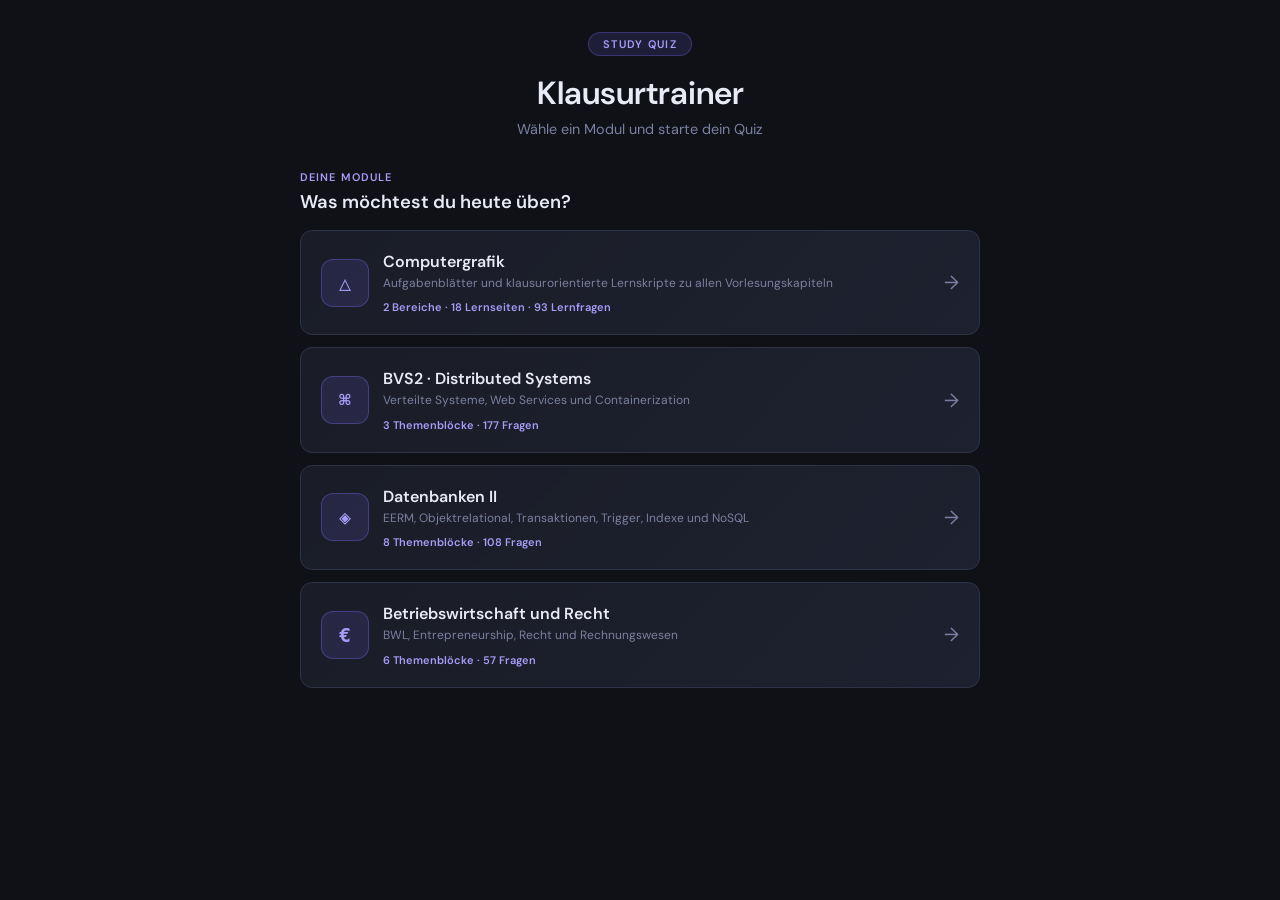
==== commit b4d89966: "Computergrafik Vorlesungsbereich hinzugefügt" ====
--- a/index.html
+++ b/index.html
@@ -28,6 +28,7 @@
 <script src="bwr-questions.js"></script>
 <script src="dbii-questions.js"></script>
 <script src="cg-worksheets.js"></script>
+<script src="cg-lectures.js"></script>
 <script src="modules.js"></script>
 <script src="quiz.js"></script>
 </body>
--- a/style.css
+++ b/style.css
@@ -404,3 +404,165 @@
   .lesson-toc { position:static; }
   .qa-item > div { padding-left:14px; }
 }
+
+
+/* ── Scrollbarer Lern-Chat ── */
+.chat-lesson-section { padding-bottom:1rem; }
+.study-chat {
+  max-height:680px; overflow-y:auto; overscroll-behavior:contain; scroll-behavior:smooth;
+  padding:18px; border:1px solid var(--border); border-radius:14px;
+  background:linear-gradient(180deg,var(--bg),rgba(15,17,23,.72));
+  scrollbar-width:thin; scrollbar-color:rgba(124,106,247,.55) transparent;
+}
+.study-chat::-webkit-scrollbar { width:9px; }
+.study-chat::-webkit-scrollbar-track { background:transparent; }
+.study-chat::-webkit-scrollbar-thumb { background:rgba(124,106,247,.42); border-radius:999px; border:2px solid transparent; background-clip:padding-box; }
+.study-chat::-webkit-scrollbar-thumb:hover { background:rgba(124,106,247,.66); background-clip:padding-box; }
+.chat-message {
+  width:min(88%,760px); margin:0 0 18px; padding:17px 18px; border-radius:15px;
+  border:1px solid var(--border); box-shadow:0 7px 24px rgba(0,0,0,.12);
+}
+.chat-message:last-child { margin-bottom:0; }
+.chat-assistant { margin-right:auto; background:var(--surface); border-top-left-radius:5px; }
+.chat-user { margin-left:auto; background:rgba(124,106,247,.15); border-color:rgba(124,106,247,.38); border-top-right-radius:5px; }
+.chat-role {
+  margin-bottom:10px; color:var(--accent2); font-size:10px; font-weight:700;
+  letter-spacing:.11em; text-transform:uppercase;
+}
+.chat-message h3 { margin:1.25rem 0 .8rem; font-size:1.25rem; }
+.chat-message h4 { margin:1.25rem 0 .5rem; color:var(--text); font-size:1rem; }
+.chat-message h5 { margin:1rem 0 .4rem; color:var(--text); font-size:.9rem; }
+.chat-message p { margin:.5rem 0; color:var(--muted); font-size:13px; line-height:1.75; }
+.chat-message p strong { color:var(--text); }
+.chat-message code { font-family:var(--mono); color:#c8c1ff; }
+.chat-code {
+  margin:.8rem 0; padding:13px 14px; overflow-x:auto; color:#c8c1ff;
+  background:var(--bg); border:1px solid var(--border); border-radius:9px;
+  font-family:var(--mono); font-size:12px; line-height:1.6; white-space:pre;
+}
+.chat-code code { font-family:inherit; }
+.chat-formula {
+  margin:.75rem 0; padding:11px 13px; overflow-x:auto; text-align:center;
+  color:var(--text); background:var(--bg); border:1px solid var(--border);
+  border-radius:9px; font-family:var(--mono); font-size:12.5px; line-height:1.7;
+}
+.chat-formula-accent, .chat-formula-main { color:var(--accent2); border-color:rgba(124,106,247,.38); }
+.chat-formula-main { padding:14px; font-size:14px; }
+.chat-note, .chat-success {
+  margin:.9rem 0; padding:12px 13px; color:var(--muted); background:var(--bg);
+  border:1px solid var(--border); border-left:3px solid var(--accent); border-radius:9px;
+  font-size:13px; line-height:1.65;
+}
+.chat-success { border-left-color:var(--success); background:var(--success-bg); }
+.chat-note strong, .chat-success strong { color:var(--text); }
+.chat-result-row { display:grid; grid-template-columns:repeat(3,minmax(0,1fr)); gap:7px; margin:.8rem 0; }
+.chat-result-row span {
+  padding:9px; color:var(--accent2); background:var(--bg); border:1px solid var(--border);
+  border-radius:8px; text-align:center; font-family:var(--mono); font-size:11px; line-height:1.45;
+}
+.chat-formula-list { display:grid; gap:6px; margin:.8rem 0; }
+.chat-formula-list > div {
+  display:grid; grid-template-columns:minmax(145px,.7fr) minmax(0,1.3fr); gap:10px;
+  padding:9px 10px; border:1px solid var(--border); border-radius:8px; background:var(--bg);
+}
+.chat-formula-list b { color:var(--text); font-size:11px; }
+.chat-formula-list span { overflow-x:auto; color:var(--muted); font-family:var(--mono); font-size:11px; line-height:1.45; }
+.chat-question-list { padding-left:1.3rem; color:var(--muted); font-size:13px; line-height:1.75; }
+.chat-scroll-hint { margin:.65rem 0 0; color:var(--muted); text-align:center; font-size:11px; }
+
+@media (max-width:700px) {
+  .study-chat { max-height:620px; padding:12px; }
+  .chat-message { width:94%; padding:14px; }
+  .chat-result-row, .chat-formula-list > div { grid-template-columns:1fr; }
+}
+
+/* ── Blatt 2: Möbiusband-Erklärungen ── */
+.moebius-mini-steps,
+.moebius-build,
+.orientation-loop {
+  display:flex; align-items:stretch; gap:8px; margin:1rem 0;
+}
+.moebius-mini-steps span,
+.moebius-build > div:not(.flow-arrow),
+.orientation-loop > div:not(.flow-arrow) {
+  flex:1; display:flex; flex-direction:column; justify-content:center; align-items:center;
+  min-height:76px; padding:10px; text-align:center; border:1px solid var(--border);
+  border-radius:10px; background:var(--surface2); color:var(--muted); font-size:11px;
+}
+.moebius-mini-steps b { align-self:center; color:var(--accent2); }
+.moebius-build span {
+  display:grid; place-items:center; width:25px; height:25px; margin-bottom:6px;
+  border-radius:50%; color:var(--accent2); background:rgba(124,106,247,.15); font-size:11px;
+}
+.moebius-build strong,
+.orientation-loop strong { color:var(--text); font-size:12px; }
+.moebius-build small,
+.orientation-loop span { margin-top:5px; color:var(--muted); font-size:10px; line-height:1.4; }
+.moebius-focus { border-top:3px solid var(--accent); }
+.moebius-cell-grid {
+  display:grid; grid-template-columns:repeat(2,minmax(0,1fr)); gap:7px; margin:1rem auto;
+  width:min(100%,420px);
+}
+.moebius-cell-grid span {
+  padding:12px; border:1px solid var(--border); border-radius:9px;
+  background:var(--surface2); color:var(--accent2); text-align:center;
+  font-family:var(--mono); font-size:11px;
+}
+
+@media (max-width:700px) {
+  .moebius-mini-steps,
+  .moebius-build,
+  .orientation-loop { flex-direction:column; }
+  .moebius-mini-steps b,
+  .moebius-build .flow-arrow,
+  .orientation-loop .flow-arrow { transform:rotate(90deg); min-height:20px; }
+}
+
+/* ── Computergrafik: Untermenüs Blätter / Vorlesungen ── */
+.cg-group-grid { grid-template-columns:repeat(2,minmax(0,1fr)); }
+.cg-group-card { min-height:145px; }
+.lecture-block-grid { grid-template-columns:repeat(2,minmax(0,1fr)); }
+.lecture-block-grid .block-card { min-height:145px; }
+.lecture-block-grid .bc-sub { padding-right:72px; line-height:1.55; }
+
+/* ── Scrollbare Vorlesungsskripte ── */
+.lecture-hero { background:linear-gradient(135deg,rgba(124,106,247,.18),rgba(41,220,180,.07)); }
+.lecture-study-chat { max-height:760px; }
+.lecture-chat-card { width:100%; max-width:none; margin-left:0; margin-right:0; }
+.lecture-chat-card h3 { margin-top:.15rem; }
+.lecture-bullets,
+.lecture-steps,
+.lecture-checklist {
+  margin:.75rem 0; padding-left:1.35rem; color:var(--muted); font-size:13px; line-height:1.75;
+}
+.lecture-bullets li,
+.lecture-steps li,
+.lecture-checklist li { margin:.28rem 0; }
+.lecture-bullets li::marker { color:var(--accent2); }
+.lecture-steps li::marker { color:var(--accent2); font-weight:700; }
+.lecture-check-card { border-color:rgba(41,220,180,.35); background:rgba(41,220,180,.055); }
+.lecture-checklist { list-style:none; padding-left:0; display:grid; gap:7px; }
+.lecture-checklist li {
+  position:relative; padding:9px 10px 9px 34px; border:1px solid var(--border);
+  border-radius:8px; background:var(--bg);
+}
+.lecture-checklist li::before {
+  content:"✓"; position:absolute; left:11px; top:9px; color:var(--success); font-weight:700;
+}
+.lecture-image-grid { display:grid; grid-template-columns:repeat(2,minmax(0,1fr)); gap:10px; margin-top:1rem; }
+.lecture-image-grid:has(.lecture-figure:only-child) { grid-template-columns:1fr; }
+.lecture-figure {
+  overflow:hidden; margin:0; border:1px solid var(--border); border-radius:10px; background:var(--bg);
+}
+.lecture-figure a { display:block; }
+.lecture-figure img { display:block; width:100%; max-height:360px; object-fit:contain; background:#fff; }
+.lecture-figure figcaption { padding:8px 10px; color:var(--muted); font-size:10px; line-height:1.45; }
+.lecture-page .chat-formula-list span { white-space:normal; overflow-wrap:anywhere; }
+
+@media (max-width:760px) {
+  .cg-group-grid,
+  .lecture-block-grid,
+  .lecture-image-grid { grid-template-columns:1fr; }
+  .lecture-block-grid .bc-sub { padding-right:0; }
+  .lecture-study-chat { max-height:670px; }
+}
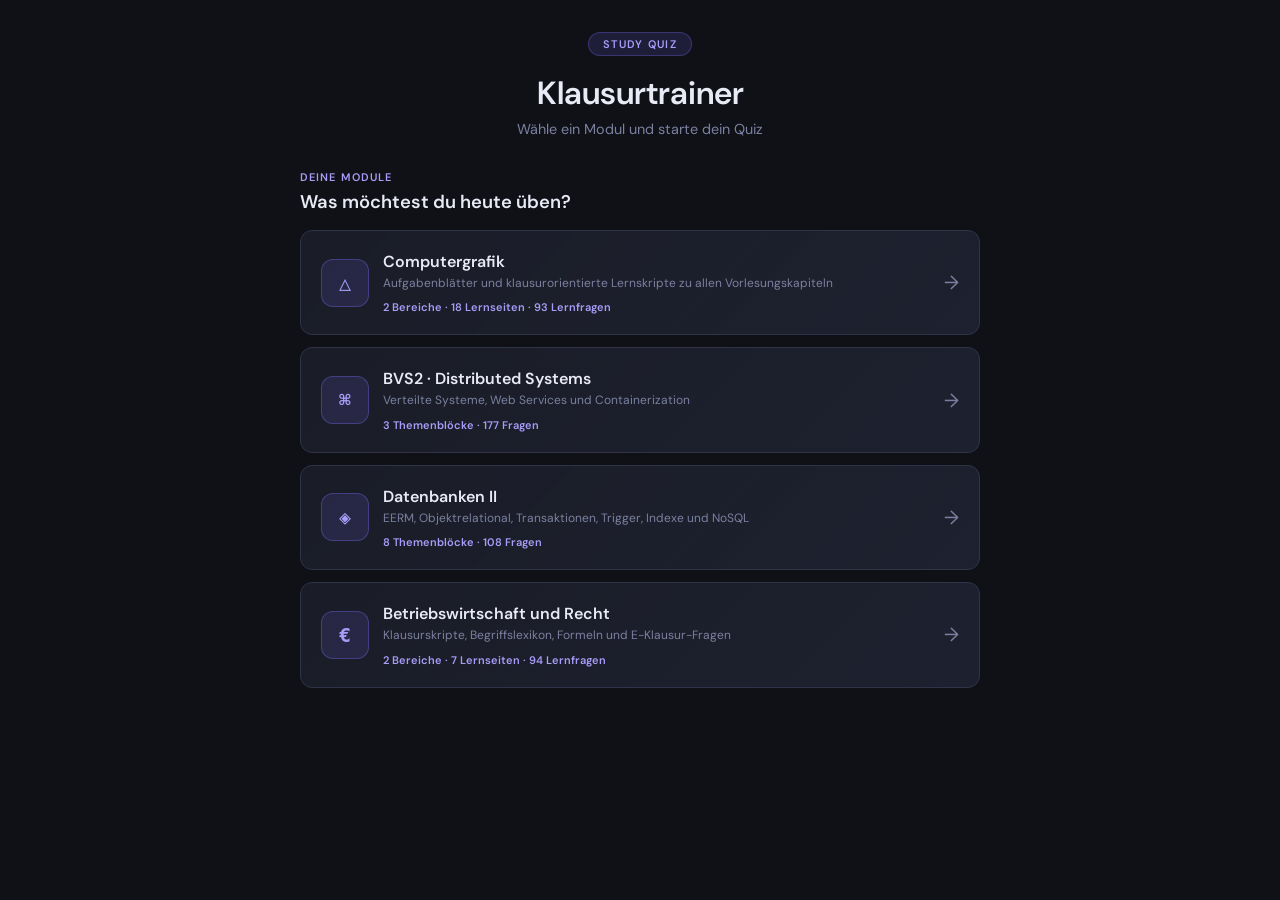
==== commit b8989700: "BWR Modul 1 hinzugefügt + Fragen aktualisiert" ====
--- a/index.html
+++ b/index.html
@@ -26,6 +26,7 @@
 <!-- Erst alle Fragendaten und die Modul-Konfiguration laden, dann die Logik -->
 <script src="questions.js"></script>
 <script src="bwr-questions.js"></script>
+<script src="bwr-lectures.js"></script>
 <script src="dbii-questions.js"></script>
 <script src="cg-worksheets.js"></script>
 <script src="cg-lectures.js"></script>
--- a/style.css
+++ b/style.css
@@ -566,3 +566,100 @@
   .lecture-block-grid .bc-sub { padding-right:0; }
   .lecture-study-chat { max-height:670px; }
 }
+
+/* ── BWR: Vorlesungsskripte, Lexikon und Klausur-Fragetypen ── */
+.bwr-page .lesson-section { scroll-margin-top:88px; }
+.bwr-table-wrap {
+  width:100%; margin:1rem 0; overflow-x:auto; border:1px solid var(--border);
+  border-radius:12px; background:var(--surface2);
+}
+.bwr-table { width:100%; min-width:690px; border-collapse:collapse; font-size:12px; line-height:1.55; }
+.bwr-table th, .bwr-table td { padding:11px 12px; border-bottom:1px solid var(--border); text-align:left; vertical-align:top; }
+.bwr-table th { color:var(--text); background:rgba(124,106,247,.12); font-size:11px; letter-spacing:.03em; }
+.bwr-table td { color:var(--muted); }
+.bwr-table td:first-child { color:var(--text); font-weight:600; }
+.bwr-table tr:last-child td { border-bottom:0; }
+.bwr-glossary-table th:first-child, .bwr-glossary-table td:first-child { width:23%; }
+.bwr-formula-list { margin-bottom:1rem; }
+
+.goods-matrix {
+  display:grid; grid-template-columns:minmax(130px,.75fr) repeat(2,minmax(0,1fr));
+  gap:7px; margin:1rem 0;
+}
+.goods-matrix > div {
+  min-height:86px; padding:11px; border:1px solid var(--border); border-radius:9px;
+  background:var(--surface2); color:var(--muted); font-size:11px; line-height:1.5;
+}
+.goods-matrix .goods-matrix-head, .goods-matrix .goods-matrix-side {
+  min-height:auto; display:grid; place-items:center; color:var(--text); font-weight:600;
+  background:rgba(124,106,247,.1); text-align:center;
+}
+.goods-matrix > div strong { display:block; margin-bottom:5px; color:var(--accent2); font-size:12px; }
+.goods-matrix > div span { display:block; }
+
+.competency-cloud { display:flex; flex-wrap:wrap; gap:8px; margin:1rem 0; }
+.competency-cloud span {
+  padding:7px 11px; border:1px solid rgba(124,106,247,.35); border-radius:99px;
+  color:var(--accent2); background:rgba(124,106,247,.1); font-size:11px; font-weight:600;
+}
+
+.question-type-note {
+  display:inline-block; margin-bottom:12px; padding:6px 12px; border-radius:8px;
+  color:var(--accent2); background:rgba(124,106,247,.1); font-size:12px; font-style:italic;
+}
+.fill-answer-wrap { display:grid; gap:7px; margin-top:4px; }
+.fill-answer-wrap > span { color:var(--muted); font-size:12px; font-weight:600; }
+.fill-answer {
+  width:100%; padding:13px 14px; border:1.5px solid var(--border); border-radius:10px;
+  outline:none; color:var(--text); background:var(--surface2); font:500 14px var(--font);
+  transition:border-color .2s, box-shadow .2s;
+}
+.fill-answer:focus { border-color:var(--accent2); box-shadow:0 0 0 3px rgba(124,106,247,.12); }
+.fill-answer.correct { border-color:var(--success); background:var(--success-bg); }
+.fill-answer.wrong { border-color:var(--danger); background:var(--danger-bg); }
+.fill-solution {
+  margin-top:10px; padding:10px 12px; border:1px solid rgba(52,211,153,.3); border-radius:9px;
+  color:var(--muted); background:var(--success-bg); font-size:12px;
+}
+.fill-solution strong { color:var(--success); }
+
+.match-board { display:grid; gap:14px; }
+.match-rows { display:grid; gap:9px; }
+.match-row {
+  display:grid; grid-template-columns:minmax(180px,.9fr) minmax(220px,1.1fr); gap:9px;
+  align-items:stretch;
+}
+.match-left {
+  display:flex; align-items:center; padding:11px 12px; border:1px solid var(--border);
+  border-radius:9px; color:var(--text); background:var(--surface2); font-size:12px; line-height:1.45;
+}
+.match-target {
+  display:flex; flex-direction:column; justify-content:center; align-items:flex-start; gap:4px;
+  min-height:48px; padding:10px 12px; border:1.5px dashed var(--border); border-radius:9px;
+  color:var(--muted); background:var(--bg); font:500 12px var(--font); text-align:left; cursor:pointer;
+}
+.match-target:hover:not(:disabled) { border-color:var(--accent2); color:var(--text); }
+.match-target small { color:var(--success); font-size:10px; }
+.match-assigned .match-target { border-style:solid; border-color:rgba(124,106,247,.5); color:var(--accent2); background:rgba(124,106,247,.1); }
+.match-correct .match-target { border-style:solid; border-color:var(--success); color:var(--success); background:var(--success-bg); }
+.match-wrong .match-target { border-style:solid; border-color:var(--danger); color:var(--danger); background:var(--danger-bg); }
+.match-bank {
+  display:flex; flex-wrap:wrap; gap:8px; padding:12px; border:1px solid var(--border);
+  border-radius:10px; background:var(--surface2);
+}
+.match-option {
+  padding:8px 11px; border:1px solid var(--border); border-radius:8px; color:var(--text);
+  background:var(--bg); font:500 11px var(--font); cursor:grab; transition:.15s ease;
+}
+.match-option:hover:not(:disabled), .match-option.picked { border-color:var(--accent2); color:var(--accent2); transform:translateY(-1px); }
+.match-option.used { opacity:.48; }
+.match-option.picked { opacity:1; box-shadow:0 0 0 2px rgba(124,106,247,.12); }
+.match-option:disabled { cursor:default; }
+
+@media (max-width:700px) {
+  .goods-matrix { grid-template-columns:1fr; }
+  .goods-matrix .goods-matrix-head:first-child { display:none; }
+  .match-row { grid-template-columns:1fr; }
+  .match-left { min-height:44px; }
+  .bwr-table { min-width:620px; }
+}
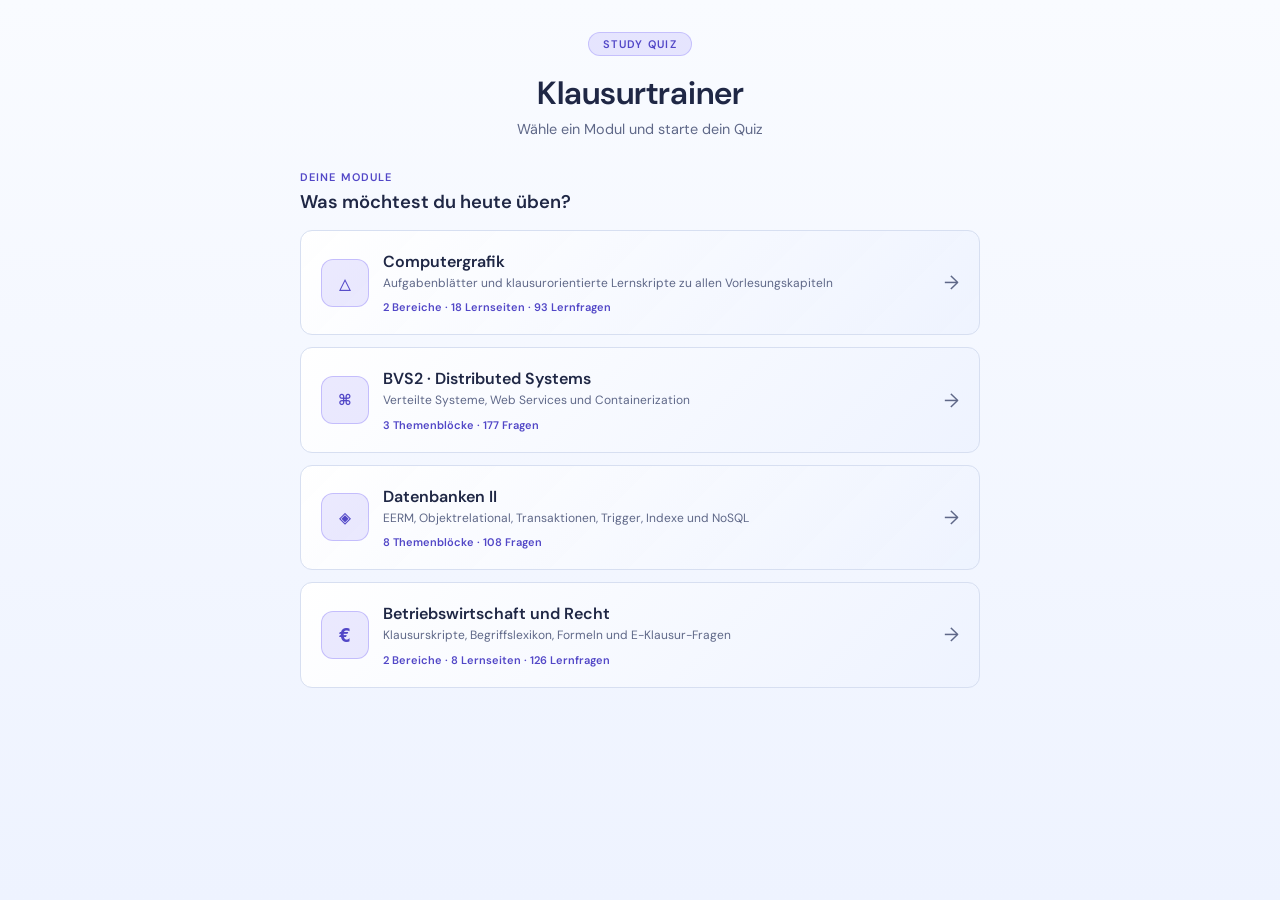
==== commit ec52c58a: "BWR Modul 2  hinzugefügt + Fragen/Desgin aktualisiert" ====
--- a/index.html
+++ b/index.html
@@ -27,6 +27,7 @@
 <script src="questions.js"></script>
 <script src="bwr-questions.js"></script>
 <script src="bwr-lectures.js"></script>
+<script src="bwr-vl2-updates.js"></script>
 <script src="dbii-questions.js"></script>
 <script src="cg-worksheets.js"></script>
 <script src="cg-lectures.js"></script>
--- a/style.css
+++ b/style.css
@@ -1,11 +1,11 @@
 *, *::before, *::after { box-sizing: border-box; margin: 0; padding: 0; }
   :root {
-    --bg:#0f1117; --surface:#1a1d27; --surface2:#222637; --border:#2e3347;
-    --accent:#7c6af7; --accent2:#a89cf8; --text:#e8eaf6; --muted:#7b80a0;
-    --success:#34d399; --success-bg:#0d2e22; --danger:#f87171; --danger-bg:#2e0d0d;
+    --bg:#f5f7fc; --surface:#ffffff; --surface2:#eef2ff; --border:#d7dff1;
+    --accent:#6f5ef6; --accent2:#5247c7; --text:#1f2745; --muted:#5f6888;
+    --success:#178a5d; --success-bg:#e9f8f0; --danger:#d94d63; --danger-bg:#fff0f3;
     --radius:12px; --font:'DM Sans',sans-serif; --mono:'DM Mono',monospace;
   }
-  body { background:var(--bg); color:var(--text); font-family:var(--font); min-height:100vh; display:flex; align-items:flex-start; justify-content:center; padding:2rem 1rem 4rem; }
+  body { background:linear-gradient(180deg,#f9fbff 0%, #eef3ff 100%); color:var(--text); font-family:var(--font); min-height:100vh; display:flex; align-items:flex-start; justify-content:center; padding:2rem 1rem 4rem; }
   .quiz-shell { width:100%; max-width:680px; }
   .quiz-header { text-align:center; margin-bottom:2rem; }
   .quiz-header .tag { display:inline-block; font-size:11px; font-weight:600; letter-spacing:.12em; text-transform:uppercase; color:var(--accent2); background:rgba(124,106,247,.15); border:1px solid rgba(124,106,247,.3); padding:4px 14px; border-radius:99px; margin-bottom:1rem; }
@@ -17,7 +17,7 @@
   .section-intro .eyebrow { display:block; margin-bottom:.35rem; color:var(--accent2); font-size:11px; font-weight:600; letter-spacing:.1em; text-transform:uppercase; }
   .section-intro h2 { color:var(--text); font-size:1.15rem; font-weight:600; }
   .module-grid { display:grid; gap:12px; }
-  .module-card { display:flex; align-items:center; gap:14px; width:100%; padding:1.25rem; color:var(--text); text-align:left; font-family:var(--font); background:linear-gradient(135deg,var(--surface),rgba(34,38,55,.75)); border:1.5px solid var(--border); border-radius:var(--radius); cursor:pointer; transition:transform .18s,border-color .18s,background .18s; }
+  .module-card { display:flex; align-items:center; gap:14px; width:100%; padding:1.25rem; color:var(--text); text-align:left; font-family:var(--font); background:linear-gradient(135deg,var(--surface),rgba(238,243,255,.96)); border:1.5px solid var(--border); border-radius:var(--radius); cursor:pointer; transition:transform .18s,border-color .18s,background .18s; }
   .module-card:hover { transform:translateY(-2px); border-color:var(--accent); background:linear-gradient(135deg,rgba(124,106,247,.12),var(--surface)); }
   .module-card:active { transform:translateY(0); }
   .module-icon { display:grid; place-items:center; flex:0 0 48px; height:48px; color:var(--accent2); font-family:var(--mono); font-size:1.25rem; font-weight:600; background:rgba(124,106,247,.14); border:1px solid rgba(124,106,247,.35); border-radius:12px; }
@@ -257,7 +257,7 @@
 }
 .lesson-toc {
   display:flex; flex-wrap:wrap; gap:7px; position:sticky; top:8px; z-index:5;
-  padding:10px; background:rgba(15,17,23,.92); backdrop-filter:blur(12px);
+  padding:10px; background:rgba(255,255,255,.92); backdrop-filter:blur(12px);
   border:1px solid var(--border); border-radius:12px;
 }
 .lesson-toc a {
@@ -411,7 +411,7 @@
 .study-chat {
   max-height:680px; overflow-y:auto; overscroll-behavior:contain; scroll-behavior:smooth;
   padding:18px; border:1px solid var(--border); border-radius:14px;
-  background:linear-gradient(180deg,var(--bg),rgba(15,17,23,.72));
+  background:linear-gradient(180deg,var(--bg),rgba(245,247,252,.78));
   scrollbar-width:thin; scrollbar-color:rgba(124,106,247,.55) transparent;
 }
 .study-chat::-webkit-scrollbar { width:9px; }
